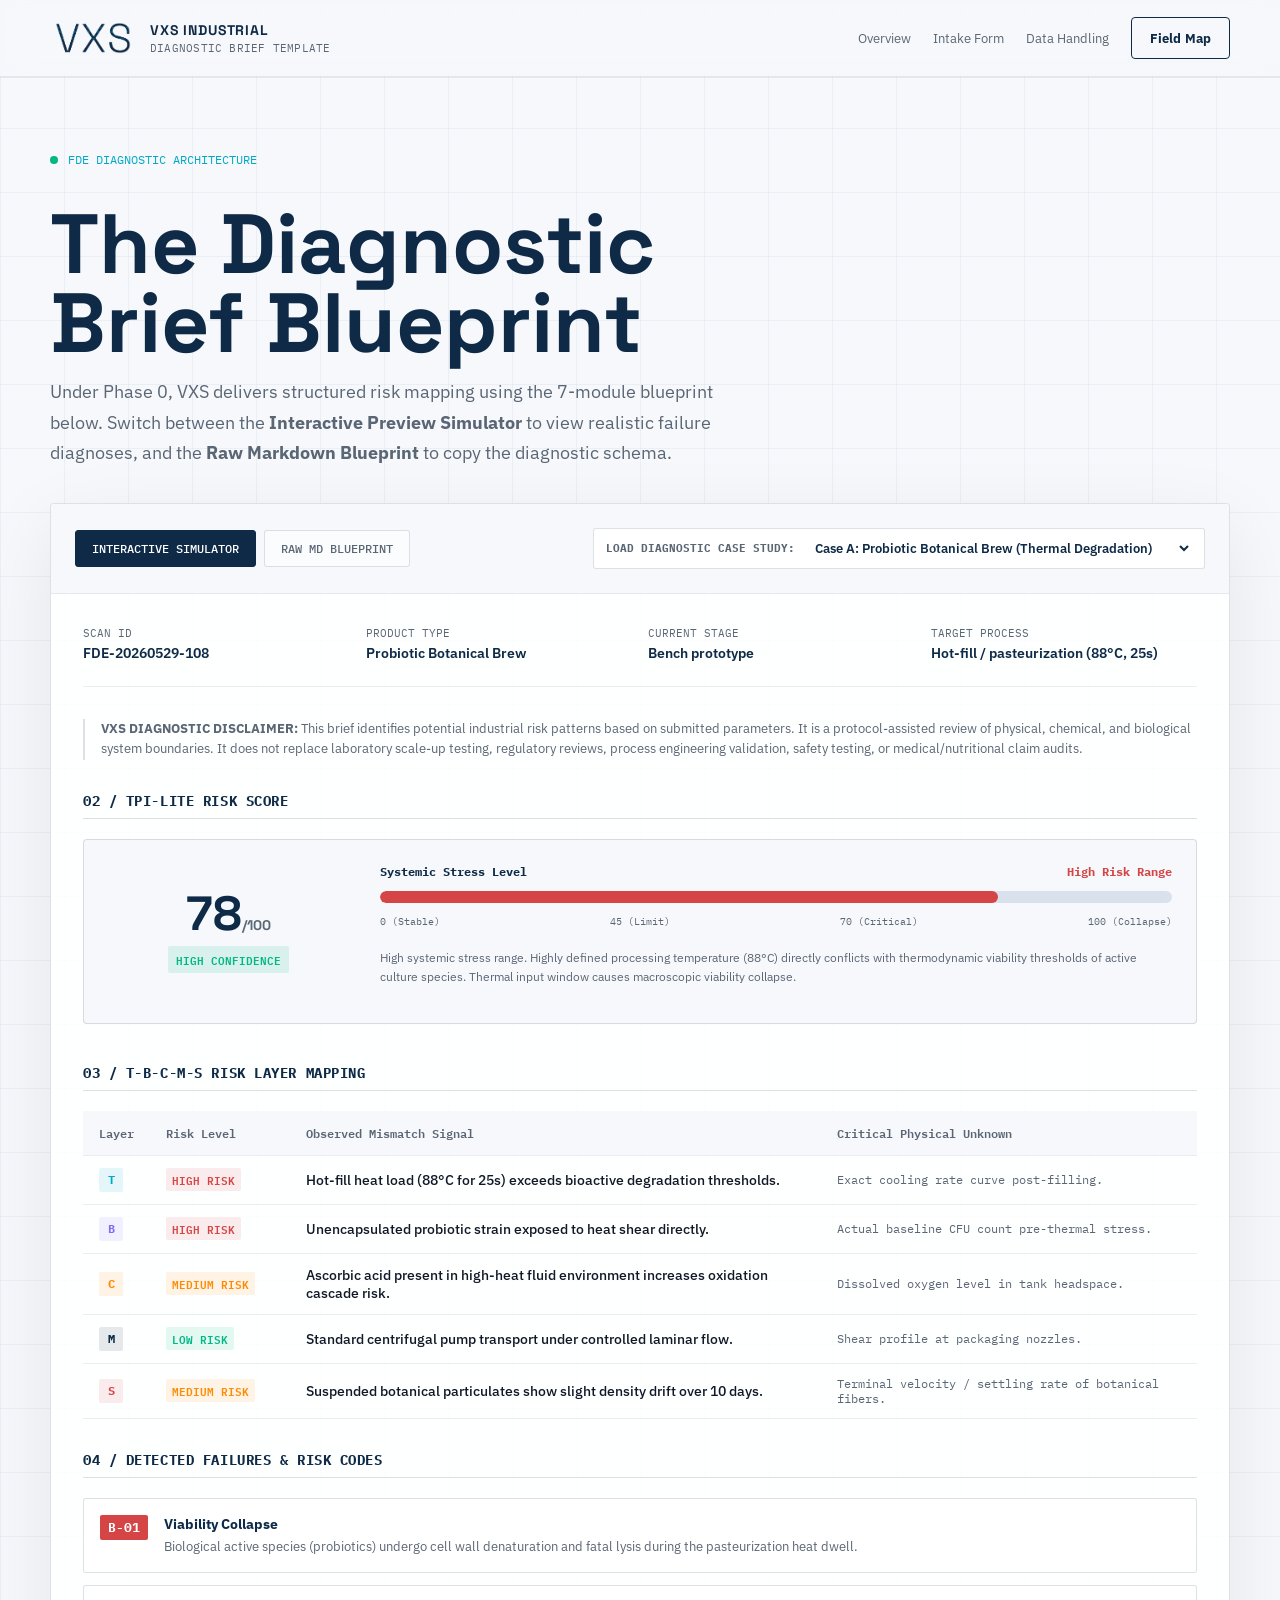
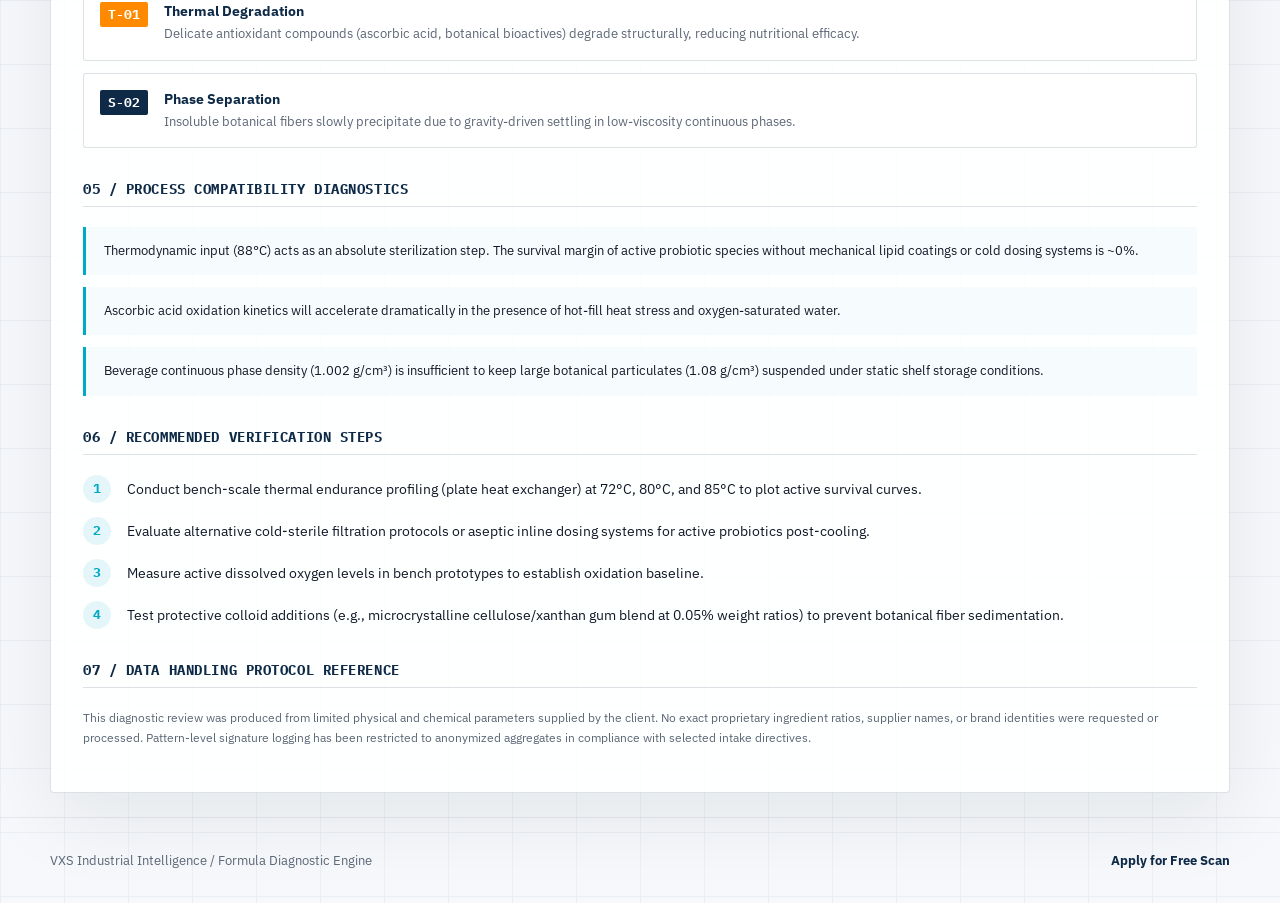
==== brief-template.html @ 3649e070 "feat: implement interactive brief-template and field-map HTML views, fix broken .md links" ====
<!DOCTYPE html>
<html lang="en">
<head>
  <meta charset="UTF-8">
  <meta name="viewport" content="width=device-width, initial-scale=1.0">
  <title>Diagnostic Brief Template | VXS Industrial Intelligence</title>
  <meta name="description" content="View the structured risk-mapping format used in the VXS Formula Diagnostic Engine.">
  <link rel="preconnect" href="https://fonts.googleapis.com">
  <link rel="preconnect" href="https://fonts.gstatic.com" crossorigin>
  <link href="https://fonts.googleapis.com/css2?family=IBM+Plex+Mono:wght@400;500;600;700&family=IBM+Plex+Sans:wght@400;500;600;700&family=Space+Grotesk:wght@600;700&display=swap" rel="stylesheet">
  <link rel="stylesheet" href="styles.css">
  <style>
    /* Dashboard-specific styling to maintain Sterile Industrial Intelligence aesthetic */
    .dashboard-container {
      margin-top: 32px;
      border: 1px solid var(--border);
      background: rgba(255, 255, 255, 0.88);
      border-radius: 4px;
      box-shadow: var(--shadow);
      overflow: hidden;
    }

    .dashboard-header {
      padding: 24px;
      border-bottom: 1px solid var(--soft-border);
      background: var(--industrial-white);
      display: flex;
      justify-content: space-between;
      align-items: center;
      flex-wrap: wrap;
      gap: 16px;
    }

    .dashboard-tabs {
      display: flex;
      gap: 8px;
    }

    .tab-btn {
      padding: 10px 16px;
      border: 1px solid var(--border);
      border-radius: 3px;
      background: rgba(255, 255, 255, 0.6);
      color: var(--structural-gray);
      font-family: "IBM Plex Mono", monospace;
      font-size: 12px;
      font-weight: 500;
      cursor: pointer;
      transition: all 0.2s ease;
    }

    .tab-btn.active {
      background: var(--system-navy);
      color: #fff;
      border-color: var(--system-navy);
    }

    .tab-btn:hover:not(.active) {
      background: rgba(255, 255, 255, 0.9);
      color: var(--system-navy);
    }

    .scenario-selector {
      display: flex;
      align-items: center;
      gap: 12px;
      background: #fff;
      padding: 6px 12px;
      border: 1px solid var(--border);
      border-radius: 3px;
    }

    .scenario-selector label {
      margin-bottom: 0;
      font-family: "IBM Plex Mono", monospace;
      font-size: 11px;
      color: var(--structural-gray);
      white-space: nowrap;
    }

    .scenario-selector select {
      border: 0;
      background: transparent;
      padding: 4px 24px 4px 4px;
      font-family: "IBM Plex Sans", sans-serif;
      font-size: 13px;
      font-weight: 600;
      color: var(--system-navy);
      cursor: pointer;
      outline: none;
    }

    .dashboard-body {
      padding: 32px;
      min-height: 500px;
    }

    .dashboard-view {
      display: none;
    }

    .dashboard-view.active {
      display: block;
    }

    /* Interactive Preview Styles */
    .report-meta-grid {
      display: grid;
      grid-template-columns: repeat(4, 1fr);
      gap: 16px;
      margin-bottom: 32px;
      border-bottom: 1px solid var(--soft-border);
      padding-bottom: 24px;
    }

    .meta-item {
      display: grid;
      gap: 4px;
    }

    .meta-label {
      font-family: "IBM Plex Mono", monospace;
      font-size: 11px;
      color: var(--structural-gray);
      text-transform: uppercase;
    }

    .meta-value {
      font-size: 14px;
      font-weight: 600;
      color: var(--system-navy);
    }

    .disclaimer-box {
      border-left: 2px solid var(--border);
      padding-left: 16px;
      margin-bottom: 32px;
      color: var(--structural-gray);
      font-size: 13px;
      line-height: 1.6;
    }

    /* Score Meter styling */
    .score-section {
      display: grid;
      grid-template-columns: 240px 1fr;
      gap: 32px;
      align-items: center;
      margin-bottom: 40px;
      padding: 24px;
      background: var(--industrial-white);
      border: 1px solid var(--border);
      border-radius: 4px;
    }

    .score-circle-container {
      display: flex;
      flex-direction: column;
      align-items: center;
      gap: 8px;
    }

    .score-display {
      font-family: "Space Grotesk", sans-serif;
      font-size: 48px;
      font-weight: 700;
      color: var(--system-navy);
      line-height: 1;
    }

    .score-scale {
      font-size: 14px;
      color: var(--structural-gray);
    }

    .confidence-badge {
      font-family: "IBM Plex Mono", monospace;
      font-size: 11px;
      padding: 4px 8px;
      border-radius: 2px;
      font-weight: 600;
    }

    .confidence-high { background: rgba(0, 184, 132, 0.12); color: var(--signal-mint); }
    .confidence-medium { background: rgba(255, 138, 0, 0.12); color: var(--hazard-amber); }
    .confidence-low { background: rgba(214, 69, 69, 0.12); color: var(--failure-red); }

    .meter-container {
      display: grid;
      gap: 12px;
    }

    .meter-label-row {
      display: flex;
      justify-content: space-between;
      font-family: "IBM Plex Mono", monospace;
      font-size: 12px;
    }

    .meter-bar-bg {
      height: 12px;
      background: var(--grid-gray);
      border-radius: 6px;
      overflow: hidden;
      position: relative;
    }

    .meter-bar-fill {
      height: 100%;
      width: 0%;
      border-radius: 6px;
      transition: width 0.6s cubic-bezier(0.1, 0.8, 0.3, 1), background-color 0.4s ease;
    }

    .meter-regions {
      display: flex;
      justify-content: space-between;
      font-family: "IBM Plex Mono", monospace;
      font-size: 10px;
      color: var(--structural-gray);
    }

    /* Risk Matrix Layout */
    .report-section-title {
      font-family: "IBM Plex Mono", monospace;
      font-size: 14px;
      font-weight: 700;
      letter-spacing: 0.04em;
      color: var(--system-navy);
      margin-bottom: 20px;
      display: flex;
      align-items: center;
      gap: 8px;
      border-bottom: 1px solid var(--border);
      padding-bottom: 8px;
    }

    .report-table {
      width: 100%;
      border-collapse: collapse;
      margin-bottom: 32px;
      text-align: left;
    }

    .report-table th,
    .report-table td {
      padding: 12px 16px;
      border-bottom: 1px solid var(--soft-border);
      font-size: 14px;
    }

    .report-table th {
      font-family: "IBM Plex Mono", monospace;
      font-size: 12px;
      color: var(--structural-gray);
      font-weight: 600;
      background: var(--industrial-white);
    }

    .layer-badge {
      font-family: "IBM Plex Mono", monospace;
      font-weight: 700;
      font-size: 12px;
      display: inline-block;
      width: 24px;
      height: 24px;
      line-height: 24px;
      text-align: center;
      border-radius: 2px;
    }

    .layer-T { background: rgba(0, 169, 198, 0.1); color: var(--precision-cyan); }
    .layer-B { background: rgba(124, 111, 246, 0.1); color: #7c6ff6; }
    .layer-C { background: rgba(255, 138, 0, 0.1); color: var(--hazard-amber); }
    .layer-M { background: rgba(14, 42, 71, 0.1); color: var(--system-navy); }
    .layer-S { background: rgba(214, 69, 69, 0.1); color: var(--failure-red); }

    .status-badge {
      font-family: "IBM Plex Mono", monospace;
      font-size: 11px;
      font-weight: 600;
      padding: 2px 6px;
      border-radius: 2px;
    }

    .status-low { background: rgba(0, 184, 132, 0.1); color: var(--signal-mint); }
    .status-medium { background: rgba(255, 138, 0, 0.1); color: var(--hazard-amber); }
    .status-high { background: rgba(214, 69, 69, 0.1); color: var(--failure-red); }
    .status-unknown { background: var(--grid-gray); color: var(--structural-gray); }

    /* Risk codes */
    .risk-code-list {
      display: grid;
      gap: 12px;
      margin-bottom: 32px;
    }

    .risk-code-item {
      padding: 16px;
      border: 1px solid var(--border);
      border-radius: 3px;
      background: #fff;
      display: flex;
      gap: 16px;
      align-items: start;
    }

    .code-tag {
      font-family: "IBM Plex Mono", monospace;
      font-weight: 700;
      font-size: 13px;
      padding: 4px 8px;
      background: var(--system-navy);
      color: #fff;
      border-radius: 2px;
      white-space: nowrap;
    }

    .code-tag.high { background: var(--failure-red); }
    .code-tag.medium { background: var(--hazard-amber); }

    .code-details {
      display: grid;
      gap: 4px;
    }

    .code-title {
      font-weight: 700;
      font-size: 14px;
      color: var(--system-navy);
    }

    .code-desc {
      font-size: 13px;
      color: var(--structural-gray);
      line-height: 1.5;
    }

    /* Process Compatibility Card Stack */
    .notes-stack {
      display: grid;
      gap: 12px;
      margin-bottom: 32px;
    }

    .note-item {
      padding: 14px 18px;
      border-left: 3px solid var(--precision-cyan);
      background: rgba(0, 169, 198, 0.03);
      font-size: 13px;
      color: var(--graphite);
      line-height: 1.55;
    }

    /* Verification Steps List */
    .steps-list {
      display: grid;
      gap: 14px;
      margin-bottom: 32px;
      padding-left: 0;
      list-style-type: none;
    }

    .step-item {
      display: flex;
      gap: 16px;
      align-items: flex-start;
    }

    .step-num {
      font-family: "IBM Plex Mono", monospace;
      font-weight: 700;
      font-size: 13px;
      color: var(--precision-cyan);
      background: rgba(0, 169, 198, 0.1);
      width: 28px;
      height: 28px;
      line-height: 28px;
      text-align: center;
      border-radius: 50%;
      flex-shrink: 0;
    }

    .step-text {
      font-size: 14px;
      color: var(--graphite);
      line-height: 1.6;
      padding-top: 3px;
    }

    /* Code View Styles */
    .code-display-wrapper {
      position: relative;
    }

    .copy-btn {
      position: absolute;
      top: 12px;
      right: 12px;
      background: rgba(14, 42, 71, 0.88);
      color: #fff;
      border: 0;
      padding: 6px 12px;
      font-family: "IBM Plex Mono", monospace;
      font-size: 11px;
      font-weight: 600;
      border-radius: 2px;
      cursor: pointer;
      transition: background 0.2s ease;
    }

    .copy-btn:hover {
      background: var(--precision-cyan);
    }

    .markdown-code-block {
      margin: 0;
      padding: 24px;
      background: #0f172a;
      color: #e2e8f0;
      border-radius: 4px;
      font-family: "IBM Plex Mono", monospace;
      font-size: 13px;
      line-height: 1.6;
      overflow-x: auto;
      white-space: pre;
    }

    /* Media queries for dashboard spacing */
    @media (max-width: 768px) {
      .report-meta-grid {
        grid-template-columns: repeat(2, 1fr);
      }
      .score-section {
        grid-template-columns: 1fr;
        text-align: center;
      }
      .dashboard-body {
        padding: 20px;
      }
    }
  </style>
</head>
<body>
  <header class="site-header">
    <div class="shell nav">
      <a class="brand" href="index.html" aria-label="VXS Industrial Intelligence">
        <img class="brand-mark" src="assets/vxs_logo_mark_v2.1_transparent.png" alt="VXS">
        <span class="brand-text">
          <span class="brand-name">VXS INDUSTRIAL</span>
          <span class="brand-system">DIAGNOSTIC BRIEF TEMPLATE</span>
        </span>
      </a>
      <nav class="nav-links" aria-label="Primary">
        <a href="index.html">Overview</a>
        <a href="intake.html">Intake Form</a>
        <a href="privacy.html">Data Handling</a>
        <a class="button secondary" href="field-map.html">Field Map</a>
      </nav>
    </div>
  </header>

  <main>
    <section class="section" style="padding-bottom: 24px;">
      <div class="shell">
        <div class="section-heading">
          <div class="eyebrow" style="color: var(--precision-cyan);">FDE DIAGNOSTIC ARCHITECTURE</div>
          <h1>The Diagnostic Brief Blueprint</h1>
          <p class="lead">Under Phase 0, VXS delivers structured risk mapping using the 7-module blueprint below. Switch between the <strong>Interactive Preview Simulator</strong> to view realistic failure diagnoses, and the <strong>Raw Markdown Blueprint</strong> to copy the diagnostic schema.</p>
        </div>

        <div class="dashboard-container">
          <div class="dashboard-header">
            <div class="dashboard-tabs">
              <button class="tab-btn active" onclick="switchTab('interactive')">INTERACTIVE SIMULATOR</button>
              <button class="tab-btn" onclick="switchTab('raw')">RAW MD BLUEPRINT</button>
            </div>
            
            <div class="scenario-selector" id="scenario-wrapper">
              <label for="scenario">LOAD DIAGNOSTIC CASE STUDY:</label>
              <select id="scenario" onchange="loadScenario(this.value)">
                <option value="probiotic">Case A: Probiotic Botanical Brew (Thermal Degradation)</option>
                <option value="adaptogen">Case B: Adaptogen Emulsion (High-Shear Separation)</option>
                <option value="protein">Case C: Acidic Protein Suspension (pH Precipitation)</option>
              </select>
            </div>
          </div>

          <div class="dashboard-body">
            <!-- TAB 1: INTERACTIVE SIMULATOR -->
            <div id="view-interactive" class="dashboard-view active">
              
              <!-- Report Meta -->
              <div class="report-meta-grid">
                <div class="meta-item">
                  <span class="meta-label">Scan ID</span>
                  <span class="meta-value" id="brief-id">FDE-20260529-001</span>
                </div>
                <div class="meta-item">
                  <span class="meta-label">Product Type</span>
                  <span class="meta-value" id="brief-type">Probiotic Beverage</span>
                </div>
                <div class="meta-item">
                  <span class="meta-label">Current Stage</span>
                  <span class="meta-value" id="brief-stage">Bench prototype</span>
                </div>
                <div class="meta-item">
                  <span class="meta-label">Target Process</span>
                  <span class="meta-value" id="brief-process">Hot-fill / pasteurization</span>
                </div>
              </div>

              <!-- Disclaimer -->
              <div class="disclaimer-box">
                <strong>VXS DIAGNOSTIC DISCLAIMER:</strong> This brief identifies potential industrial risk patterns based on submitted parameters. It is a protocol-assisted review of physical, chemical, and biological system boundaries. It does not replace laboratory scale-up testing, regulatory reviews, process engineering validation, safety testing, or medical/nutritional claim audits.
              </div>

              <!-- Section 02 / TPI-Lite Risk Score -->
              <div class="report-section-title">
                <span>02 / TPI-LITE RISK SCORE</span>
              </div>
              <div class="score-section">
                <div class="score-circle-container">
                  <div class="score-display"><span id="brief-score">78</span><span class="score-scale">/100</span></div>
                  <span class="confidence-badge confidence-high" id="brief-confidence-badge">HIGH CONFIDENCE</span>
                </div>
                <div class="meter-container">
                  <div class="meter-label-row">
                    <span style="color: var(--system-navy); font-weight: bold;">Systemic Stress Level</span>
                    <span id="brief-score-text" style="color: var(--failure-red); font-weight: bold;">High Risk Range</span>
                  </div>
                  <div class="meter-bar-bg">
                    <div class="meter-bar-fill" id="brief-meter-bar" style="width: 78%; background: var(--failure-red);"></div>
                  </div>
                  <div class="meter-regions">
                    <span>0 (Stable)</span>
                    <span>45 (Limit)</span>
                    <span>70 (Critical)</span>
                    <span>100 (Collapse)</span>
                  </div>
                  <p class="fine-print" style="margin-top: 8px;" id="brief-score-interpretation">
                    Confidence assessment driven by complete processing thermal window parameters. High thermal input conflicts with active system thermodynamic boundaries.
                  </p>
                </div>
              </div>

              <!-- Section 03 / T-B-C-M-S Risk Layer Mapping -->
              <div class="report-section-title">
                <span>03 / T-B-C-M-S RISK LAYER MAPPING</span>
              </div>
              <table class="report-table">
                <thead>
                  <tr>
                    <th style="width: 60px;">Layer</th>
                    <th style="width: 140px;">Risk Level</th>
                    <th>Observed Mismatch Signal</th>
                    <th>Critical Physical Unknown</th>
                  </tr>
                </thead>
                <tbody id="brief-table-body">
                  <!-- Generated via javascript -->
                </tbody>
              </table>

              <!-- Section 04 / Detected Risk Codes -->
              <div class="report-section-title">
                <span>04 / DETECTED FAILURES & RISK CODES</span>
              </div>
              <div class="risk-code-list" id="brief-codes-list">
                <!-- Generated via javascript -->
              </div>

              <!-- Section 05 / Process Compatibility Notes -->
              <div class="report-section-title">
                <span>05 / PROCESS COMPATIBILITY DIAGNOSTICS</span>
              </div>
              <div class="notes-stack" id="brief-notes-stack">
                <!-- Generated via javascript -->
              </div>

              <!-- Section 06 / Recommended Verification Steps -->
              <div class="report-section-title">
                <span>06 / RECOMMENDED VERIFICATION STEPS</span>
              </div>
              <ul class="steps-list" id="brief-steps-list">
                <!-- Generated via javascript -->
              </ul>

              <!-- Section 07 / Data Security Statement -->
              <div class="report-section-title">
                <span>07 / DATA HANDLING PROTOCOL REFERENCE</span>
              </div>
              <p class="fine-print" style="line-height: 1.7;">
                This diagnostic review was produced from limited physical and chemical parameters supplied by the client. No exact proprietary ingredient ratios, supplier names, or brand identities were requested or processed. Pattern-level signature logging has been restricted to anonymized aggregates in compliance with selected intake directives.
              </p>

            </div>

            <!-- TAB 2: RAW MD BLUEPRINT -->
            <div id="view-raw" class="dashboard-view">
              <div class="code-display-wrapper">
                <button class="copy-btn" onclick="copyBlueprint()">COPY BLUEPRINT</button>
                <pre class="markdown-code-block"><code id="raw-markdown-content"># VXS Diagnostic Brief Template
## Formula Diagnostic Engine / Phase 0

**Scan ID**: FDE-YYYYMMDD-XXX  
**Product Type**: [Functional beverage / supplement / etc.]  
**Stage**: [Bench / pre-pilot / pilot planned / etc.]  
**Target Scale**: [Scale band]  
**Review Type**: Protocol-assisted manual review  
**Disclaimer**: This brief is a structured risk map. It is not a safety review, regulatory review, medical claim review, laboratory test, or guarantee of scale-up success.

---

## 01 / System Snapshot

| Parameter | User Input |
| --- | --- |
| Product type | [input] |
| Current stage | [input] |
| Target scale | [input] |
| Primary process | [input] |
| Ingredient count range | [input] |
| Sensitive system flags | [input] |
| Main concern | [input] |

---

## 02 / TPI-Lite Risk Score

**Preliminary Score Band**: [0-25 / 26-45 / 46-65 / 66-85 / 86-100]  
**Confidence Level**: [Low / Medium / High]  
**Reason for Confidence Level**: [data completeness, stage, missing parameters]

Interpretation:
[3-5 sentences. Neutral and technical. No fear-based language.]

---

## 03 / T-B-C-M-S Risk Layer Mapping

| Layer | Risk Status | Observed Signal | Critical Unknown |
| --- | --- | --- | --- |
| T / Thermodynamic | [Low / Medium / High / Unknown] | [signal] | [unknown] |
| B / Biological | [Low / Medium / High / Unknown] | [signal] | [unknown] |
| C / Chemical | [Low / Medium / High / Unknown] | [signal] | [unknown] |
| M / Mechanical | [Low / Medium / High / Unknown] | [signal] | [unknown] |
| S / Stability | [Low / Medium / High / Unknown] | [signal] | [unknown] |

---

## 04 / Detected Risk Codes

Example:
- `T-01 / Thermal Degradation`: [why it may apply]
- `B-01 / Living System Scale Fragility`: [why it may apply]
- `S-02 / Moisture Migration`: [why it may apply]

Only include codes that can be supported by submitted data.

---

## 05 / Process Compatibility Notes

Summarize where the product system and process route may diverge:
- [Compatibility note 1]
- [Compatibility note 2]
- [Compatibility note 3]

---

## 06 / Recommended Verification Steps

These are next validation questions, not final solutions.
1. [Validation step]
2. [Validation step]
3. [Validation step]
4. [Optional validation step]
5. [Optional validation step]

---

## 07 / Data Handling Note

This diagnostic brief was produced from limited parameters supplied by the user. No full formula or exact ratios were required. Pattern-level retention is governed by the consent selected during intake.</code></pre>
              </div>
            </div>

          </div>
        </div>

      </div>
    </section>
  </main>

  <footer class="site-footer">
    <div class="shell footer-grid">
      <span>VXS Industrial Intelligence / Formula Diagnostic Engine</span>
      <a href="intake.html" style="font-weight: bold; color: var(--system-navy);">Apply for Free Scan</a>
    </div>
  </footer>

  <script>
    // Tab Switching Logic
    function switchTab(tabId) {
      document.querySelectorAll('.tab-btn').forEach(btn => btn.classList.remove('active'));
      document.querySelectorAll('.dashboard-view').forEach(view => view.classList.remove('active'));
      
      const scenarioWrapper = document.getElementById('scenario-wrapper');
      
      if (tabId === 'interactive') {
        document.querySelectorAll('.tab-btn')[0].classList.add('active');
        document.getElementById('view-interactive').classList.add('active');
        scenarioWrapper.style.display = 'flex';
      } else {
        document.querySelectorAll('.tab-btn')[1].classList.add('active');
        document.getElementById('view-raw').classList.add('active');
        scenarioWrapper.style.display = 'none';
      }
    }

    // Scenarios Database for Interactive Simulator
    const scenarios = {
      probiotic: {
        id: "FDE-20260529-108",
        type: "Probiotic Botanical Brew",
        stage: "Bench prototype",
        process: "Hot-fill / pasteurization (88°C, 25s)",
        score: 78,
        confidence: "HIGH",
        interpretation: "High systemic stress range. Highly defined processing temperature (88°C) directly conflicts with thermodynamic viability thresholds of active culture species. Thermal input window causes macroscopic viability collapse.",
        table: [
          { layer: "T", layerName: "Thermodynamic", status: "high", signal: "Hot-fill heat load (88°C for 25s) exceeds bioactive degradation thresholds.", unknown: "Exact cooling rate curve post-filling." },
          { layer: "B", layerName: "Biological", status: "high", signal: "Unencapsulated probiotic strain exposed to heat shear directly.", unknown: "Actual baseline CFU count pre-thermal stress." },
          { layer: "C", layerName: "Chemical", status: "medium", signal: "Ascorbic acid present in high-heat fluid environment increases oxidation cascade risk.", unknown: "Dissolved oxygen level in tank headspace." },
          { layer: "M", layerName: "Mechanical", status: "low", signal: "Standard centrifugal pump transport under controlled laminar flow.", unknown: "Shear profile at packaging nozzles." },
          { layer: "S", layerName: "Stability", status: "medium", signal: "Suspended botanical particulates show slight density drift over 10 days.", unknown: "Terminal velocity / settling rate of botanical fibers." }
        ],
        codes: [
          { code: "B-01", title: "Viability Collapse", desc: "Biological active species (probiotics) undergo cell wall denaturation and fatal lysis during the pasteurization heat dwell.", severity: "high" },
          { code: "T-01", title: "Thermal Degradation", desc: "Delicate antioxidant compounds (ascorbic acid, botanical bioactives) degrade structurally, reducing nutritional efficacy.", severity: "medium" },
          { code: "S-02", title: "Phase Separation", desc: "Insoluble botanical fibers slowly precipitate due to gravity-driven settling in low-viscosity continuous phases." }
        ],
        notes: [
          "Thermodynamic input (88°C) acts as an absolute sterilization step. The survival margin of active probiotic species without mechanical lipid coatings or cold dosing systems is ~0%.",
          "Ascorbic acid oxidation kinetics will accelerate dramatically in the presence of hot-fill heat stress and oxygen-saturated water.",
          "Beverage continuous phase density (1.002 g/cm³) is insufficient to keep large botanical particulates (1.08 g/cm³) suspended under static shelf storage conditions."
        ],
        steps: [
          "Conduct bench-scale thermal endurance profiling (plate heat exchanger) at 72°C, 80°C, and 85°C to plot active survival curves.",
          "Evaluate alternative cold-sterile filtration protocols or aseptic inline dosing systems for active probiotics post-cooling.",
          "Measure active dissolved oxygen levels in bench prototypes to establish oxidation baseline.",
          "Test protective colloid additions (e.g., microcrystalline cellulose/xanthan gum blend at 0.05% weight ratios) to prevent botanical fiber sedimentation."
        ]
      },
      adaptogen: {
        id: "FDE-20260529-214",
        type: "Adaptogen Emulsion Drink",
        stage: "Pre-pilot validation",
        process: "High-shear mixing / homogenization",
        score: 62,
        confidence: "MEDIUM",
        interpretation: "Medium-critical systemic stress. High shear and high-pressure dispersion are mechanical stress triggers. Emulsion system lacks sufficient steric stabilizer volume to resist thermodynamic coalescence over time.",
        table: [
          { layer: "T", layerName: "Thermodynamic", status: "medium", signal: "Frictional heat generation during high-shear step exceeds lipid melting thresholds.", unknown: "Jacket cooling efficiency in industrial tank." },
          { layer: "B", layerName: "Biological", status: "low", signal: "Mushroom extracts (adaptogens) are pasteurized; no living systems present.", unknown: "Residual enzyme activity in botanical raw material." },
          { layer: "C", layerName: "Chemical", status: "low", signal: "Formula chemical pH (5.2) lies in highly stable range for adaptogen compounds.", unknown: "Specific trace metal ion impurities in water source." },
          { layer: "M", layerName: "Mechanical", status: "high", signal: "High-shear pump blades create localized cavitational shear stress.", unknown: "Homogenizer pressure and nozzle geometry at scale." },
          { layer: "S", layerName: "Stability", status: "high", signal: "Oily ring observed at neck of bench samples after 14-day storage.", unknown: "Zeta potential of lipid droplets under varying pH." }
        ],
        codes: [
          { code: "S-02", title: "Phase Separation (Creaming)", desc: "Lipid droplets undergo coalescence and rise to the surface due to buoyancy drift, visible as oil ring formation.", severity: "high" },
          { code: "M-01", title: "Shear Damage / Overprocessing", desc: "Mechanical forces shear polymer chain stabilizers, reducing steric defense capacity and increasing emulsion drift.", severity: "medium" }
        ],
        notes: [
          "The oil ringing indicates droplet coalescence. Droplet size distribution is highly polydisperse, confirming incomplete mechanical emulsification.",
          "Excessive high-shear mixing times degrade polymer chain emulsifiers, causing thermodynamic destabilization instead of better dispersion.",
          "pH (5.2) is close to the isoelectric point of active proteins, potentially reducing ionic repulsion forces that keep droplets apart."
        ],
        steps: [
          "Perform microscopic droplet analysis (D[4,3] and D[3,2]) to confirm polydispersity index.",
          "Incorporate a dual-emulsifier system (hydrophilic/lipophilic balance optimization using lecithin and polysorbate ratios).",
          "Implement high-pressure homogenization sweep (150 bar, 300 bar, 500 bar) instead of prolonged high-shear rotor-stator mixing.",
          "Run Zeta potential measurement to confirm negative electrostatic charge threshold exceeds -30 mV."
        ]
      },
      protein: {
        id: "FDE-20260529-340",
        type: "Acidic Protein Suspension",
        stage: "Pilot planned",
        process: "Cold process blending (pH 3.8 target)",
        score: 85,
        confidence: "HIGH",
        interpretation: "High-collapse systemic stress range. Formulated product pH (3.8) directly overlaps the plant protein isoelectric point region. Severe precipitation, protein denaturation, and physical separation are imminent physical blockades.",
        table: [
          { layer: "T", layerName: "Thermodynamic", status: "low", signal: "Cold processing route minimizes thermal denaturing pathways.", unknown: "Storage temperature fluctuations during distribution." },
          { layer: "B", layerName: "Biological", status: "low", signal: "Pasteurized, inactive protein suspension; no biological culture activity.", unknown: "Initial microbiological bioburden of raw plant protein isolate." },
          { layer: "C", layerName: "Chemical", status: "high", signal: "System pH is adjusted to 3.8. Target proteins exhibit isoelectric point at pH 4.2 - 4.5.", unknown: "Buffer capacity of the protein source." },
          { layer: "M", layerName: "Mechanical", status: "medium", signal: "Dry protein powder hydration is subjected to high-shear dispersion.", unknown: "Hydration swell time and swelling tank temperature." },
          { layer: "S", layerName: "Stability", status: "high", signal: "Sandiness and rapid particulate sedimentation occur immediately post-acidification.", unknown: "Sedimentation pack density and ease of redispersion." }
        ],
        codes: [
          { code: "C-03", title: "pH Isoelectric Precipitation", desc: "Adjusting pH to 3.8 passes through the isoelectric range (4.2-4.5), neutralizing protein charge and driving massive agglomeration.", severity: "high" },
          { code: "S-02", title: "Rapid Sedimentation", desc: "Agglomerated protein clusters form heavy macroscopic particles that precipitate rapidly out of fluid phase.", severity: "high" },
          { code: "M-02", title: "Dry Hydration Drift", desc: "Incomplete protein hydration before acidification creates dry-core agglomerates that resist stabilization." }
        ],
        notes: [
          "Plant protein isoelectric point neutralization collapses the electrostatic double-layer stability mechanism, driving spontaneous protein precipitation.",
          "Adding organic acids too quickly locally drops pH into the critical destabilization zone, trapping proteins in a permanently denatured, aggregated state.",
          "Suspended solids volume fraction exceeds stability capacity without high-molecular-weight structural polysaccharide screens."
        ],
        steps: [
          "Map the complete pH-solubility curve of the specific protein batch from pH 3.0 to 7.0 to verify exact isoelectric bounds.",
          "Introduce negative-charge shielding hydrocolloids (e.g., pectin or CMC at 0.15% to 0.3%) BEFORE the acidification step to protect proteins.",
          "Slow down the organic acid addition rate using inline dosing with high-turbulence blending to prevent localized pH drop spikes.",
          "Evaluate wet milling or high-pressure microfluidization post-acidification to reduce agglomerated cluster diameter under 5 microns."
        ]
      }
    };

    // Load Scenario Data into Simulator UI
    function loadScenario(key) {
      const data = scenarios[key];
      if (!data) return;

      // Meta
      document.getElementById('brief-id').innerText = data.id;
      document.getElementById('brief-type').innerText = data.type;
      document.getElementById('brief-stage').innerText = data.stage;
      document.getElementById('brief-process').innerText = data.process;

      // Score and Meter
      document.getElementById('brief-score').innerText = data.score;
      const meterBar = document.getElementById('brief-meter-bar');
      meterBar.style.width = data.score + '%';
      
      const scoreText = document.getElementById('brief-score-text');
      const confBadge = document.getElementById('brief-confidence-badge');
      
      if (data.score >= 70) {
        meterBar.style.backgroundColor = 'var(--failure-red)';
        scoreText.innerText = "High Risk Range";
        scoreText.style.color = 'var(--failure-red)';
      } else if (data.score >= 45) {
        meterBar.style.backgroundColor = 'var(--hazard-amber)';
        scoreText.innerText = "Medium Risk Range";
        scoreText.style.color = 'var(--hazard-amber)';
      } else {
        meterBar.style.backgroundColor = 'var(--signal-mint)';
        scoreText.innerText = "Low / Stable Range";
        scoreText.style.color = 'var(--signal-mint)';
      }

      confBadge.innerText = data.confidence + " CONFIDENCE";
      confBadge.className = "confidence-badge confidence-" + data.confidence.toLowerCase();

      document.getElementById('brief-score-interpretation').innerText = data.interpretation;

      // Table Body
      const tableBody = document.getElementById('brief-table-body');
      tableBody.innerHTML = '';
      data.table.forEach(row => {
        tableBody.innerHTML += `
          <tr>
            <td><span class="layer-badge layer-${row.layer}">${row.layer}</span></td>
            <td><span class="status-badge status-${row.status}">${row.status.toUpperCase()} RISK</span></td>
            <td style="font-weight: 500;">${row.signal}</td>
            <td style="color: var(--structural-gray); font-family: 'IBM Plex Mono', monospace; font-size: 12px;">${row.unknown}</td>
          </tr>
        `;
      });

      // Codes list
      const codesList = document.getElementById('brief-codes-list');
      codesList.innerHTML = '';
      data.codes.forEach(c => {
        const severityClass = c.severity ? ` ${c.severity}` : '';
        codesList.innerHTML += `
          <div class="risk-code-item">
            <span class="code-tag${severityClass}">${c.code}</span>
            <div class="code-details">
              <span class="code-title">${c.title}</span>
              <span class="code-desc">${c.desc}</span>
            </div>
          </div>
        `;
      });

      // Notes
      const notesStack = document.getElementById('brief-notes-stack');
      notesStack.innerHTML = '';
      data.notes.forEach(note => {
        notesStack.innerHTML += `<div class="note-item">${note}</div>`;
      });

      // Steps
      const stepsList = document.getElementById('brief-steps-list');
      stepsList.innerHTML = '';
      data.steps.forEach((step, idx) => {
        stepsList.innerHTML += `
          <li class="step-item">
            <span class="step-num">${idx + 1}</span>
            <span class="step-text">${step}</span>
          </li>
        `;
      });
    }

    // Copy Raw Markdown to Clipboard
    function copyBlueprint() {
      const codeElement = document.getElementById('raw-markdown-content');
      const text = codeElement.innerText;
      
      navigator.clipboard.writeText(text).then(() => {
        const copyBtn = document.querySelector('.copy-btn');
        copyBtn.innerText = "COPIED!";
        setTimeout(() => {
          copyBtn.innerText = "COPY BLUEPRINT";
        }, 2000);
      }).catch(err => {
        alert("Clipboard copy failed. Please select and copy manualy.");
      });
    }

    // Initialize with default scenario
    window.onload = function() {
      loadScenario('probiotic');
    };
  </script>
</body>
</html>
---- styles.css ----
:root {
  --industrial-white: #f6f8fb;
  --surface: #ffffff;
  --system-navy: #0e2a47;
  --graphite: #111827;
  --structural-gray: #5b6675;
  --grid-gray: #d9e2ec;
  --precision-cyan: #00a9c6;
  --signal-mint: #00b884;
  --hazard-amber: #ff8a00;
  --failure-red: #d64545;
  --border: rgba(14, 42, 71, 0.14);
  --soft-border: rgba(14, 42, 71, 0.08);
  --shadow: 0 24px 80px rgba(17, 24, 39, 0.08);
}

* {
  box-sizing: border-box;
}

html {
  scroll-behavior: smooth;
}

body {
  margin: 0;
  min-height: 100vh;
  font-family: "IBM Plex Sans", "Inter", "Segoe UI", Arial, sans-serif;
  color: var(--graphite);
  background:
    linear-gradient(to right, rgba(217, 226, 236, 0.42) 1px, transparent 1px),
    linear-gradient(to bottom, rgba(217, 226, 236, 0.42) 1px, transparent 1px),
    var(--industrial-white);
  background-size: 64px 64px;
}

a {
  color: inherit;
  text-decoration: none;
}

.shell {
  width: min(1180px, calc(100vw - 40px));
  margin: 0 auto;
}

.site-header {
  position: sticky;
  top: 0;
  z-index: 20;
  border-bottom: 1px solid var(--soft-border);
  background: rgba(246, 248, 251, 0.88);
  backdrop-filter: blur(14px);
}

.nav {
  min-height: 76px;
  display: flex;
  align-items: center;
  justify-content: space-between;
  gap: 24px;
}

.brand {
  display: flex;
  align-items: center;
  gap: 14px;
}

.brand-mark {
  width: 86px;
  height: auto;
  display: block;
}

.brand-text {
  display: grid;
  gap: 2px;
}

.brand-name {
  font-family: "Space Grotesk", "IBM Plex Sans", sans-serif;
  font-size: 14px;
  font-weight: 700;
  letter-spacing: 0.06em;
  color: var(--system-navy);
}

.brand-system {
  font-family: "IBM Plex Mono", "SFMono-Regular", Consolas, monospace;
  font-size: 11px;
  color: var(--structural-gray);
  letter-spacing: 0.02em;
}

.nav-links {
  display: flex;
  align-items: center;
  gap: 22px;
  font-size: 13px;
  color: var(--structural-gray);
}

.nav-links a:hover {
  color: var(--system-navy);
}

.button {
  display: inline-flex;
  align-items: center;
  justify-content: center;
  min-height: 42px;
  padding: 0 18px;
  border: 1px solid var(--system-navy);
  border-radius: 4px;
  background: var(--system-navy);
  color: #fff;
  font-size: 13px;
  font-weight: 700;
  letter-spacing: 0.01em;
  cursor: pointer;
}

.button:hover {
  transform: translateY(-1px);
}

.button.secondary {
  background: transparent;
  color: var(--system-navy);
}

.button.ghost {
  border-color: var(--border);
  background: rgba(255, 255, 255, 0.5);
  color: var(--system-navy);
}

.hero {
  padding: 86px 0 72px;
}

.hero-grid {
  display: grid;
  grid-template-columns: minmax(0, 1.08fr) minmax(360px, 0.82fr);
  gap: 44px;
  align-items: center;
}

.eyebrow {
  display: inline-flex;
  align-items: center;
  gap: 10px;
  margin-bottom: 24px;
  font-family: "IBM Plex Mono", "SFMono-Regular", Consolas, monospace;
  font-size: 12px;
  color: var(--structural-gray);
}

.eyebrow::before {
  content: "";
  width: 8px;
  height: 8px;
  background: var(--signal-mint);
  border-radius: 50%;
}

h1,
h2,
h3 {
  margin: 0;
  color: var(--system-navy);
  font-family: "Space Grotesk", "IBM Plex Sans", sans-serif;
  letter-spacing: 0;
}

h1 {
  max-width: 860px;
  font-size: clamp(44px, 7vw, 84px);
  line-height: 0.94;
}

.lead {
  max-width: 700px;
  margin: 26px 0 0;
  font-size: 18px;
  line-height: 1.72;
  color: var(--structural-gray);
}

.hero-actions {
  display: flex;
  flex-wrap: wrap;
  gap: 12px;
  margin-top: 34px;
}

.note-row {
  display: flex;
  flex-wrap: wrap;
  gap: 10px;
  margin-top: 24px;
}

.tag {
  display: inline-flex;
  align-items: center;
  min-height: 30px;
  padding: 0 10px;
  border: 1px solid var(--border);
  border-radius: 3px;
  background: rgba(255, 255, 255, 0.54);
  font-family: "IBM Plex Mono", "SFMono-Regular", Consolas, monospace;
  font-size: 11px;
  color: var(--structural-gray);
}

.diagnostic-panel {
  border: 1px solid var(--border);
  background: rgba(255, 255, 255, 0.78);
  box-shadow: var(--shadow);
}

.panel-header {
  display: flex;
  align-items: center;
  justify-content: space-between;
  gap: 16px;
  padding: 18px 18px 14px;
  border-bottom: 1px solid var(--soft-border);
}

.panel-title {
  font-family: "IBM Plex Mono", "SFMono-Regular", Consolas, monospace;
  font-size: 12px;
  color: var(--system-navy);
}

.status-pill {
  font-family: "IBM Plex Mono", "SFMono-Regular", Consolas, monospace;
  font-size: 11px;
  color: var(--signal-mint);
}

.risk-stack {
  padding: 18px;
}

.risk-row {
  display: grid;
  grid-template-columns: 36px 1fr auto;
  align-items: center;
  gap: 14px;
  min-height: 52px;
  border-bottom: 1px solid var(--soft-border);
}

.risk-row:last-child {
  border-bottom: 0;
}

.risk-code {
  font-family: "IBM Plex Mono", "SFMono-Regular", Consolas, monospace;
  font-weight: 700;
  color: var(--system-navy);
}

.risk-name {
  font-size: 14px;
  color: var(--graphite);
}

.risk-state {
  font-family: "IBM Plex Mono", "SFMono-Regular", Consolas, monospace;
  font-size: 11px;
  color: var(--structural-gray);
}

.section {
  padding: 74px 0;
  border-top: 1px solid var(--soft-border);
}

.section.compact {
  padding: 48px 0;
}

.section-heading {
  display: grid;
  gap: 14px;
  max-width: 760px;
  margin-bottom: 34px;
}

.section-heading h2 {
  font-size: clamp(30px, 4vw, 48px);
  line-height: 1.05;
}

.section-heading p {
  margin: 0;
  color: var(--structural-gray);
  line-height: 1.7;
}

.matrix {
  display: grid;
  grid-template-columns: repeat(5, minmax(0, 1fr));
  gap: 12px;
}

.matrix-card,
.text-card,
.process-step {
  border: 1px solid var(--border);
  background: rgba(255, 255, 255, 0.72);
  border-radius: 6px;
}

.matrix-card {
  min-height: 184px;
  padding: 18px;
}

.matrix-code {
  font-family: "IBM Plex Mono", "SFMono-Regular", Consolas, monospace;
  font-size: 13px;
  font-weight: 700;
  color: var(--precision-cyan);
}

.matrix-card h3 {
  margin-top: 18px;
  font-size: 19px;
}

.matrix-card p,
.text-card p,
.process-step p {
  margin: 12px 0 0;
  color: var(--structural-gray);
  line-height: 1.62;
  font-size: 14px;
}

.two-col {
  display: grid;
  grid-template-columns: repeat(2, minmax(0, 1fr));
  gap: 16px;
}

.text-card {
  padding: 22px;
}

.text-card h3 {
  font-size: 22px;
}

.process {
  display: grid;
  grid-template-columns: repeat(4, minmax(0, 1fr));
  gap: 12px;
}

.process-step {
  padding: 18px;
}

.step-index {
  font-family: "IBM Plex Mono", "SFMono-Regular", Consolas, monospace;
  font-size: 12px;
  color: var(--precision-cyan);
}

.process-step h3 {
  margin-top: 18px;
  font-size: 18px;
}

.form-shell {
  display: grid;
  grid-template-columns: minmax(0, 0.92fr) minmax(420px, 1.08fr);
  gap: 28px;
  align-items: start;
}

.form-panel {
  border: 1px solid var(--border);
  border-radius: 6px;
  background: rgba(255, 255, 255, 0.82);
  box-shadow: var(--shadow);
  padding: 24px;
}

label {
  display: block;
  margin-bottom: 8px;
  color: var(--system-navy);
  font-size: 13px;
  font-weight: 700;
}

input,
select,
textarea {
  width: 100%;
  border: 1px solid var(--border);
  border-radius: 4px;
  background: #fff;
  color: var(--graphite);
  font: inherit;
  padding: 12px 12px;
}

textarea {
  min-height: 116px;
  resize: vertical;
}

.field {
  margin-bottom: 18px;
}

.field-grid {
  display: grid;
  grid-template-columns: repeat(2, minmax(0, 1fr));
  gap: 14px;
}

.checkbox {
  display: grid;
  grid-template-columns: 18px 1fr;
  gap: 10px;
  align-items: start;
  margin: 12px 0;
  color: var(--structural-gray);
  font-size: 13px;
  line-height: 1.55;
}

.checkbox input {
  width: 16px;
  height: 16px;
  margin-top: 2px;
}

.form-actions {
  display: flex;
  flex-wrap: wrap;
  gap: 10px;
  margin-top: 20px;
}

.output-box {
  margin-top: 18px;
  border: 1px solid var(--border);
  border-radius: 4px;
  background: #f9fbfd;
  padding: 14px;
  min-height: 130px;
  white-space: pre-wrap;
  font-family: "IBM Plex Mono", "SFMono-Regular", Consolas, monospace;
  font-size: 12px;
  line-height: 1.55;
  color: var(--graphite);
}

.fine-print {
  font-size: 12px;
  color: var(--structural-gray);
  line-height: 1.6;
}

.site-footer {
  padding: 34px 0;
  border-top: 1px solid var(--soft-border);
  color: var(--structural-gray);
  font-size: 13px;
}

.footer-grid {
  display: flex;
  align-items: center;
  justify-content: space-between;
  gap: 18px;
}

@media (max-width: 940px) {
  .hero-grid,
  .form-shell,
  .two-col {
    grid-template-columns: 1fr;
  }

  .matrix,
  .process {
    grid-template-columns: repeat(2, minmax(0, 1fr));
  }

  .nav-links {
    display: none;
  }
}

@media (max-width: 620px) {
  .shell {
    width: min(100vw - 28px, 1180px);
  }

  .hero {
    padding-top: 52px;
  }

  .matrix,
  .process,
  .field-grid {
    grid-template-columns: 1fr;
  }

  .brand-system {
    display: none;
  }
}
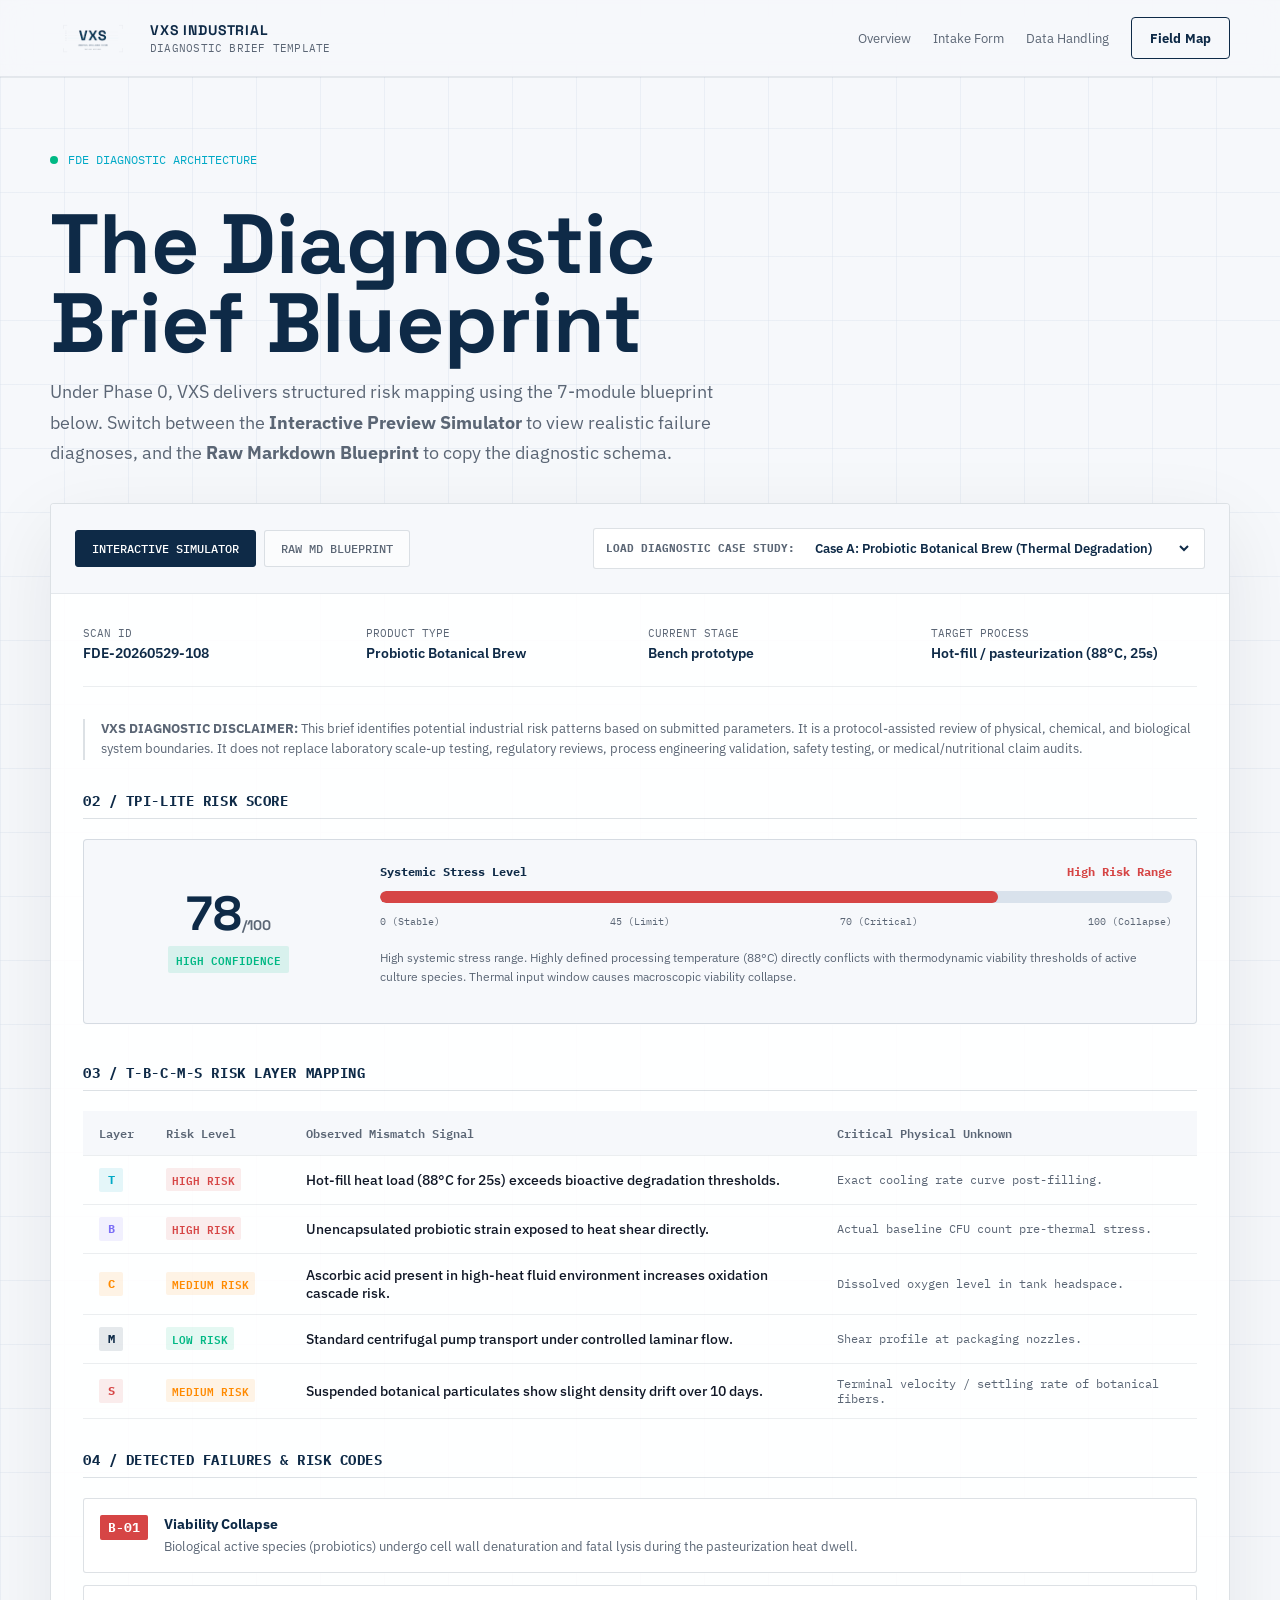
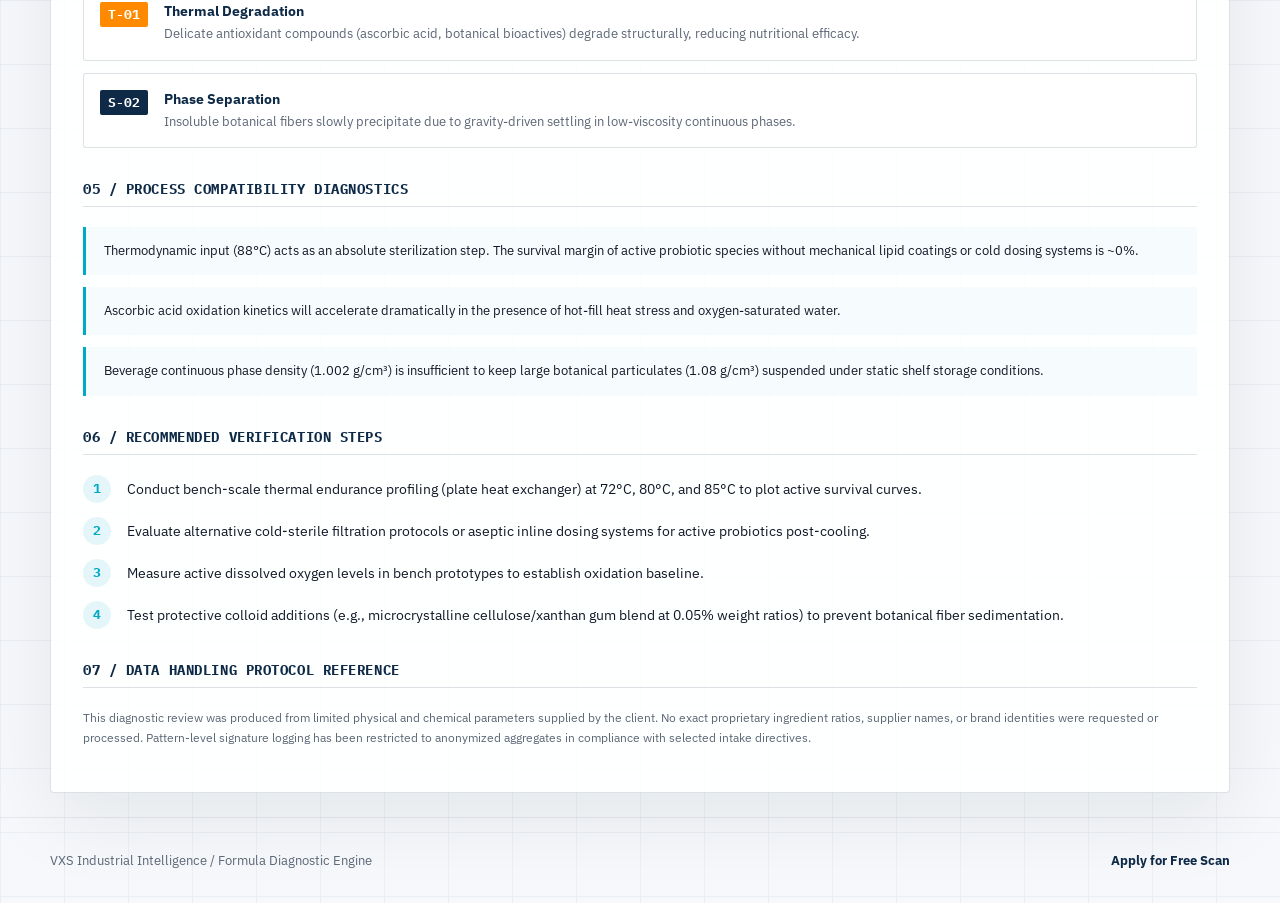
==== commit 5a1a40d8: "Unify FDE logo with VXS brand mark" ====
--- a/brief-template.html
+++ b/brief-template.html
@@ -445,7 +445,7 @@
   <header class="site-header">
     <div class="shell nav">
       <a class="brand" href="index.html" aria-label="VXS Industrial Intelligence">
-        <img class="brand-mark" src="assets/vxs_logo_mark_v2.1_transparent.png" alt="VXS">
+        <img class="brand-mark" src="assets/vxs_logo_mark_v2.3_transparent.png" alt="VXS">
         <span class="brand-text">
           <span class="brand-name">VXS INDUSTRIAL</span>
           <span class="brand-system">DIAGNOSTIC BRIEF TEMPLATE</span>
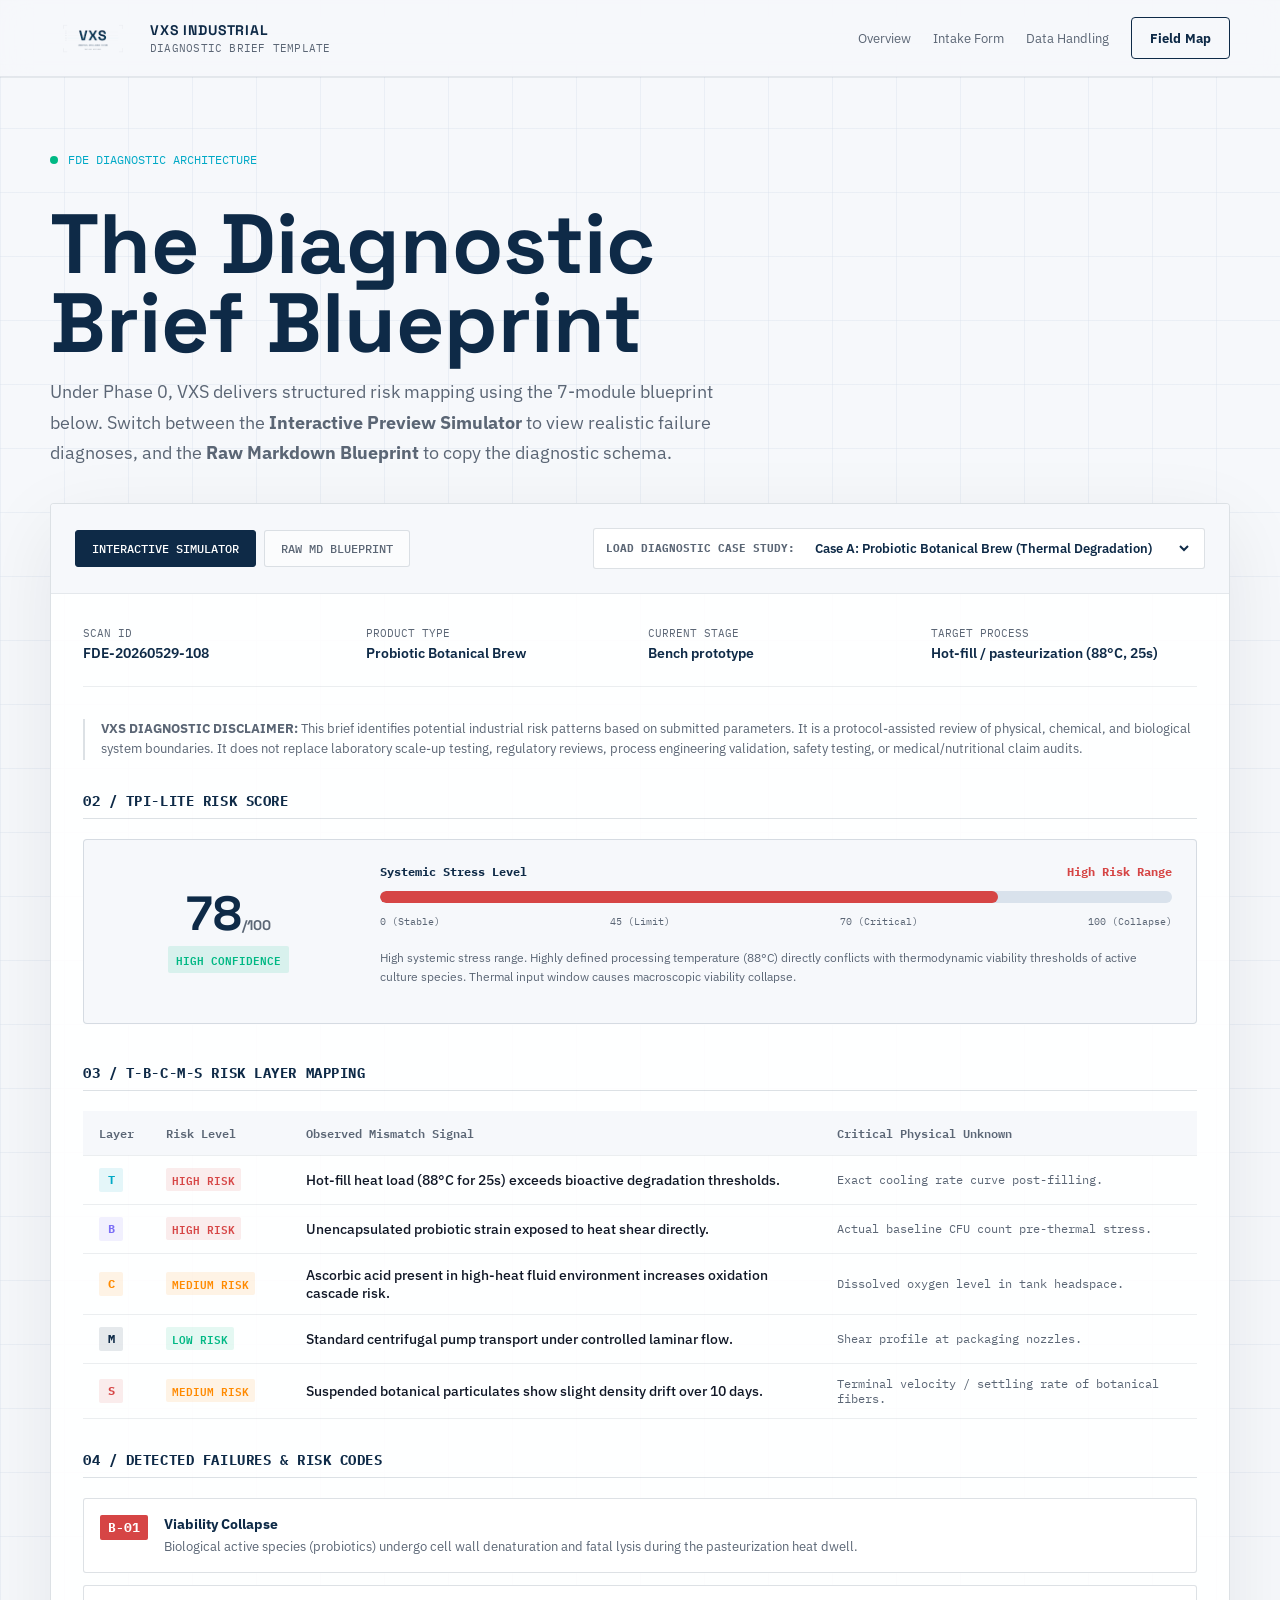
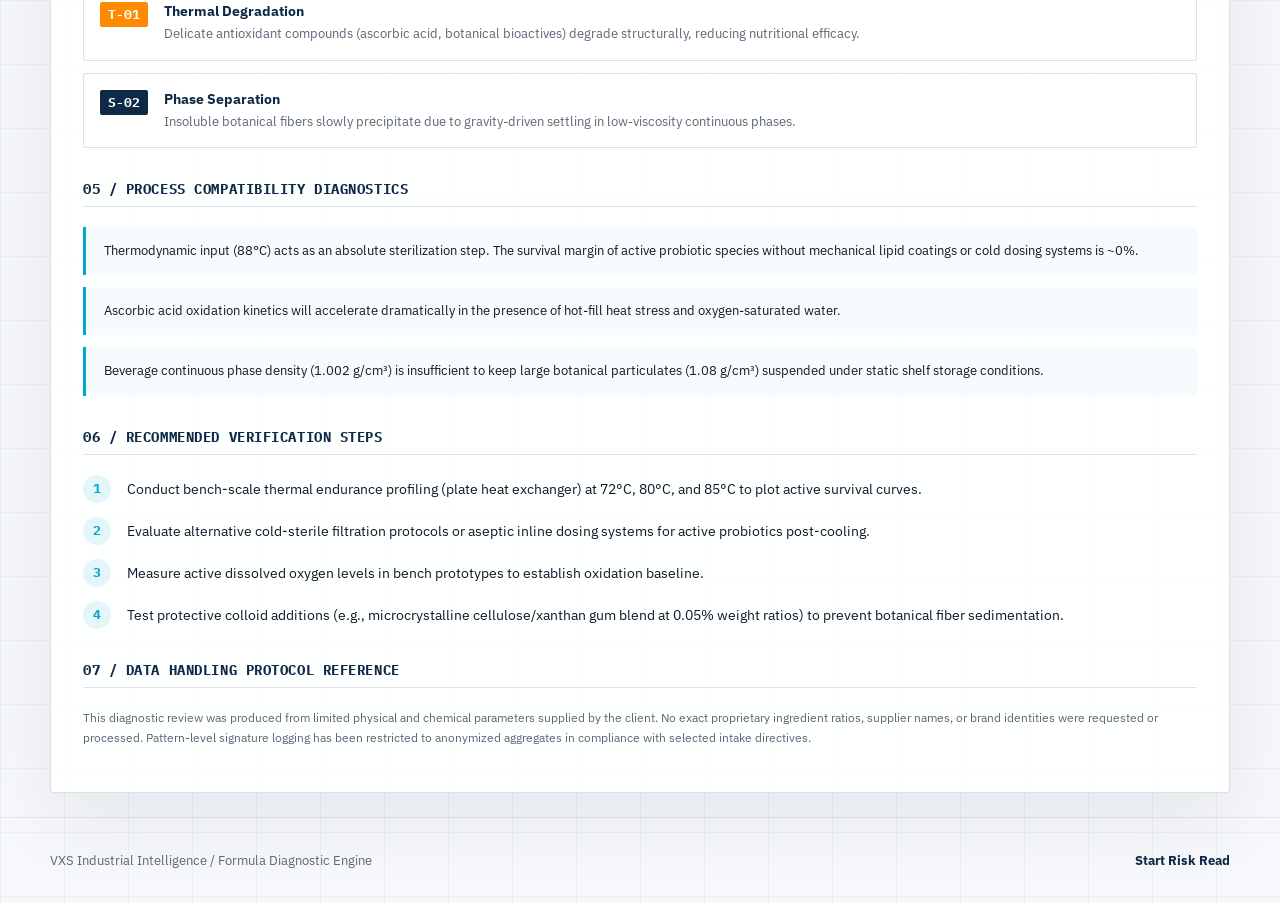
==== commit 590c4815: "Align FDE intake language" ====
--- a/brief-template.html
+++ b/brief-template.html
@@ -696,7 +696,7 @@
   <footer class="site-footer">
     <div class="shell footer-grid">
       <span>VXS Industrial Intelligence / Formula Diagnostic Engine</span>
-      <a href="intake.html" style="font-weight: bold; color: var(--system-navy);">Apply for Free Scan</a>
+      <a href="intake.html" style="font-weight: bold; color: var(--system-navy);">Start Risk Read</a>
     </div>
   </footer>
 
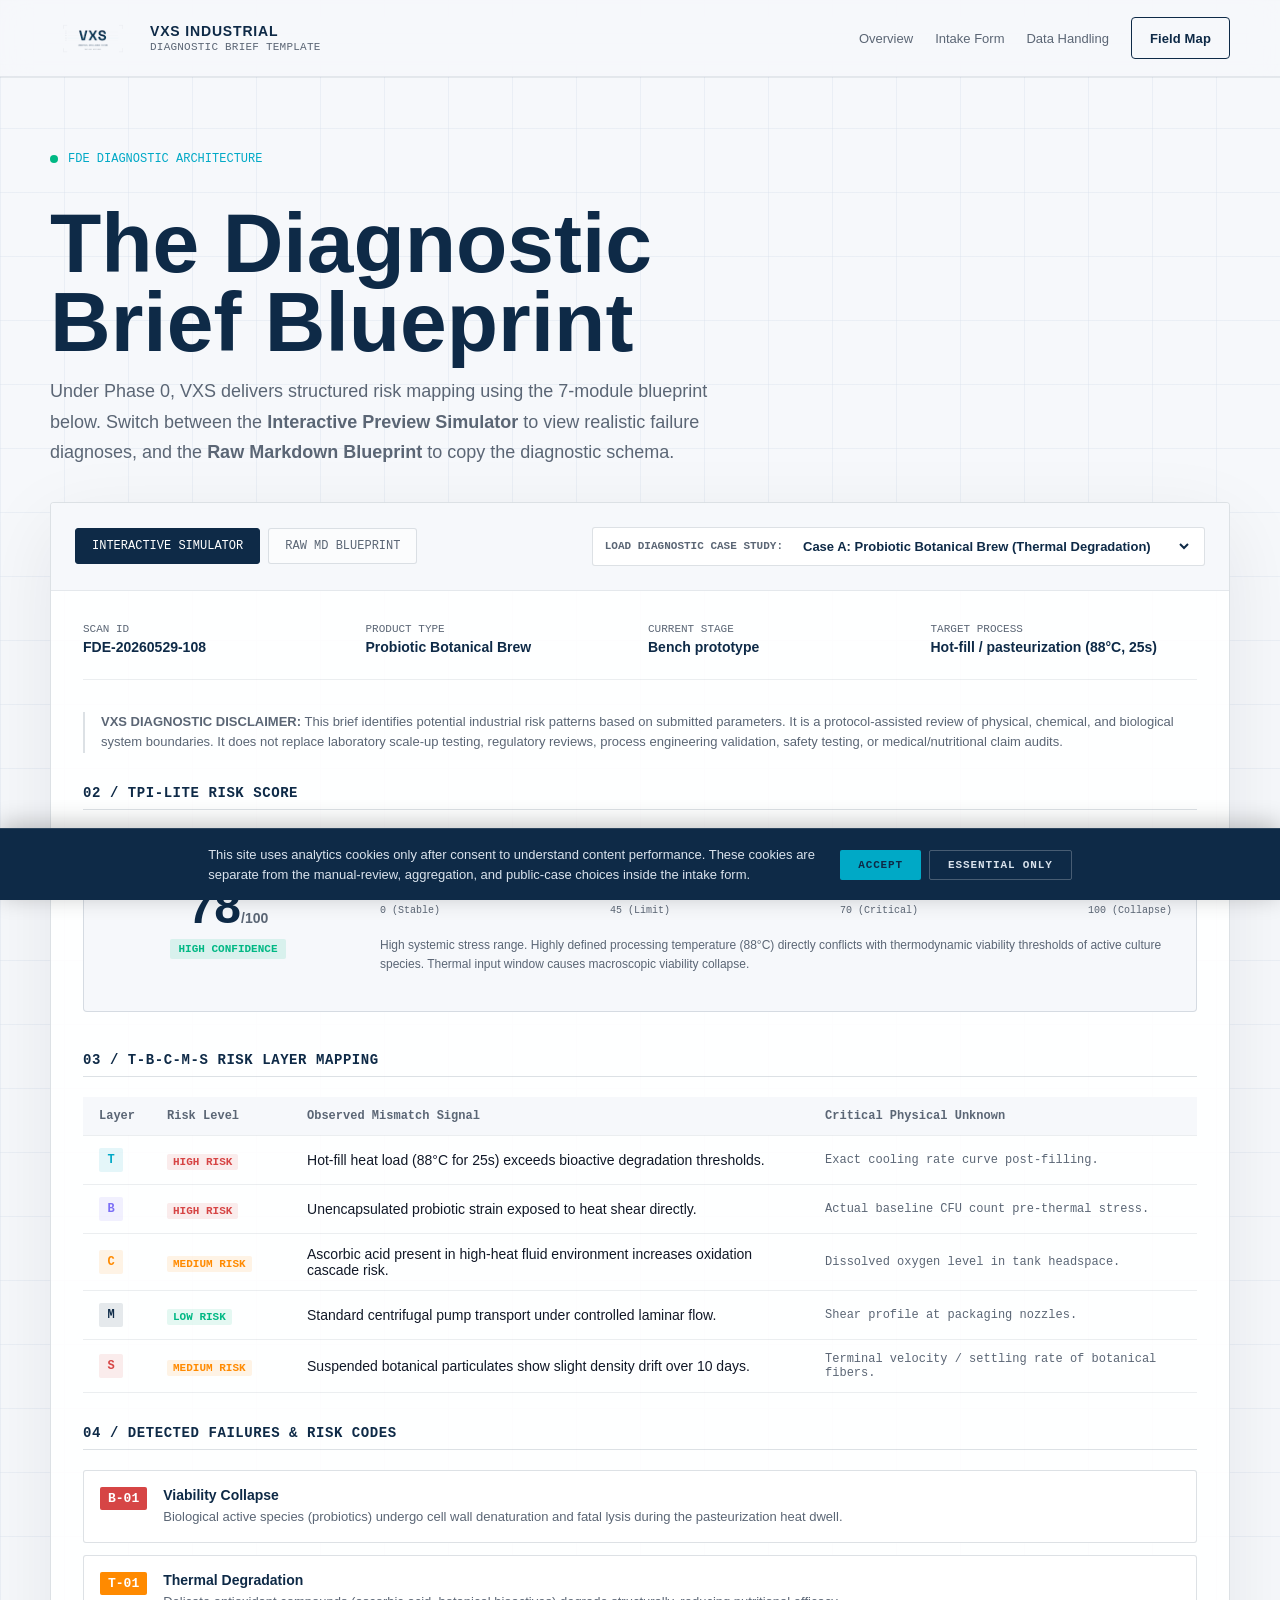
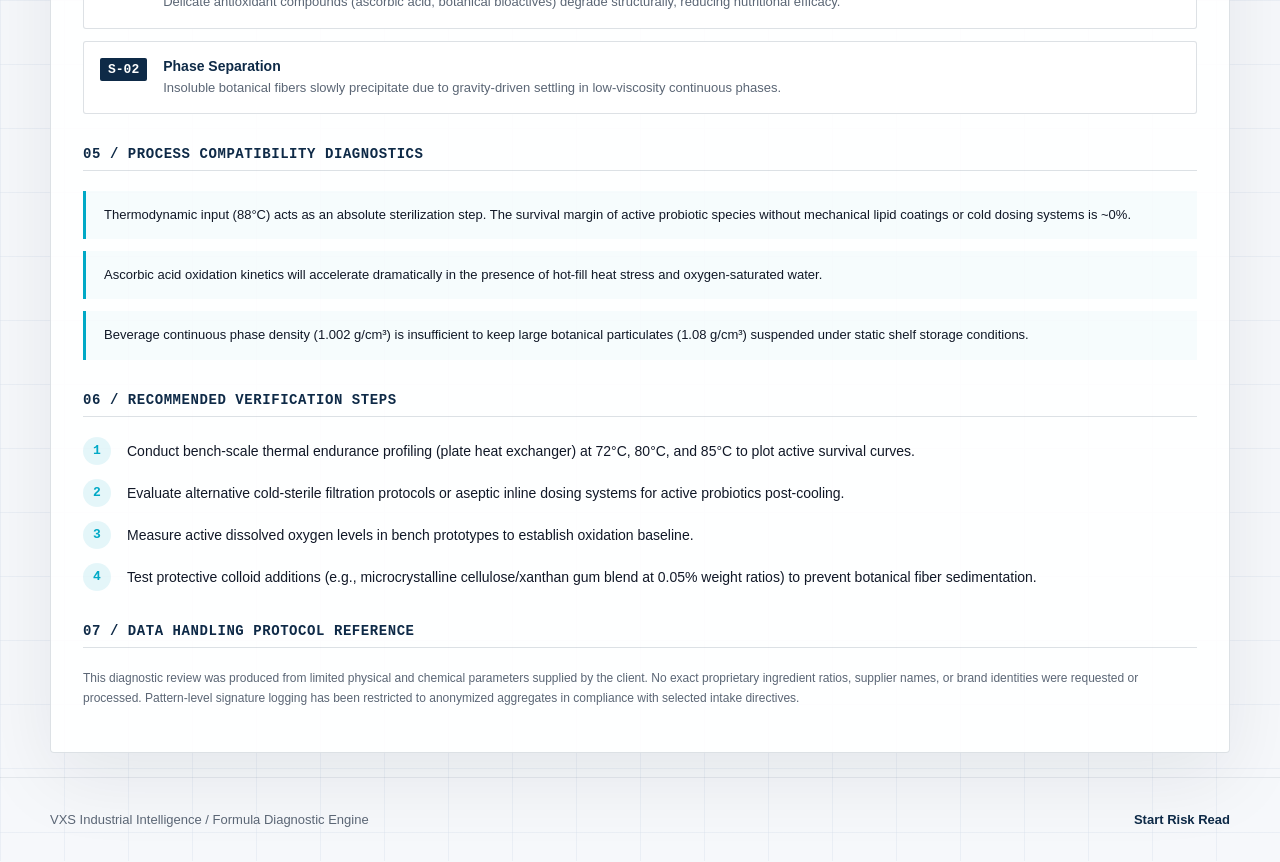
==== commit 522b5c0e: "feat: align consent-gated analytics and privacy copy" ====
--- a/brief-template.html
+++ b/brief-template.html
@@ -5,10 +5,8 @@
   <meta name="viewport" content="width=device-width, initial-scale=1.0">
   <title>Diagnostic Brief Template | VXS Industrial Intelligence</title>
   <meta name="description" content="View the structured risk-mapping format used in the VXS Formula Diagnostic Engine.">
-  <link rel="preconnect" href="https://fonts.googleapis.com">
-  <link rel="preconnect" href="https://fonts.gstatic.com" crossorigin>
-  <link href="https://fonts.googleapis.com/css2?family=IBM+Plex+Mono:wght@400;500;600;700&family=IBM+Plex+Sans:wght@400;500;600;700&family=Space+Grotesk:wght@600;700&display=swap" rel="stylesheet">
   <link rel="stylesheet" href="styles.css">
+  <script src="gdpr.js" defer></script>
   <style>
     /* Dashboard-specific styling to maintain Sterile Industrial Intelligence aesthetic */
     .dashboard-container {
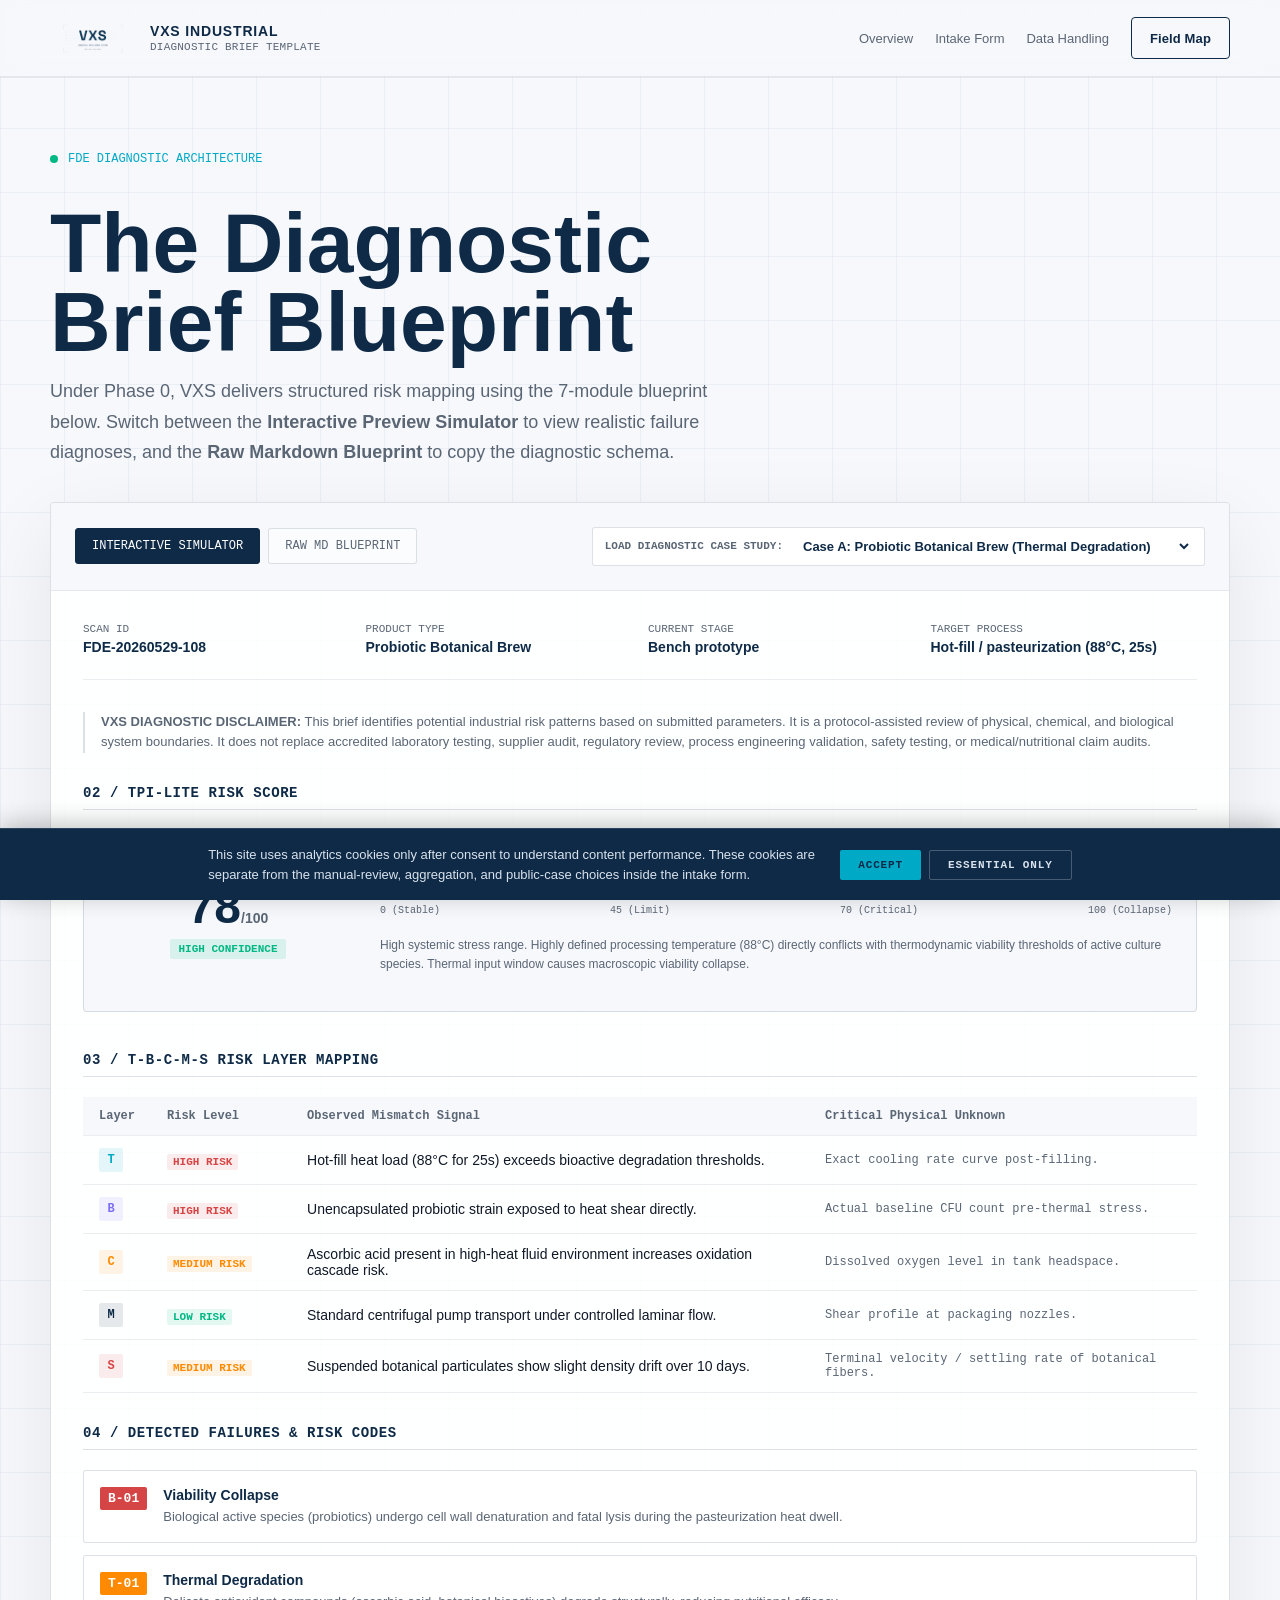
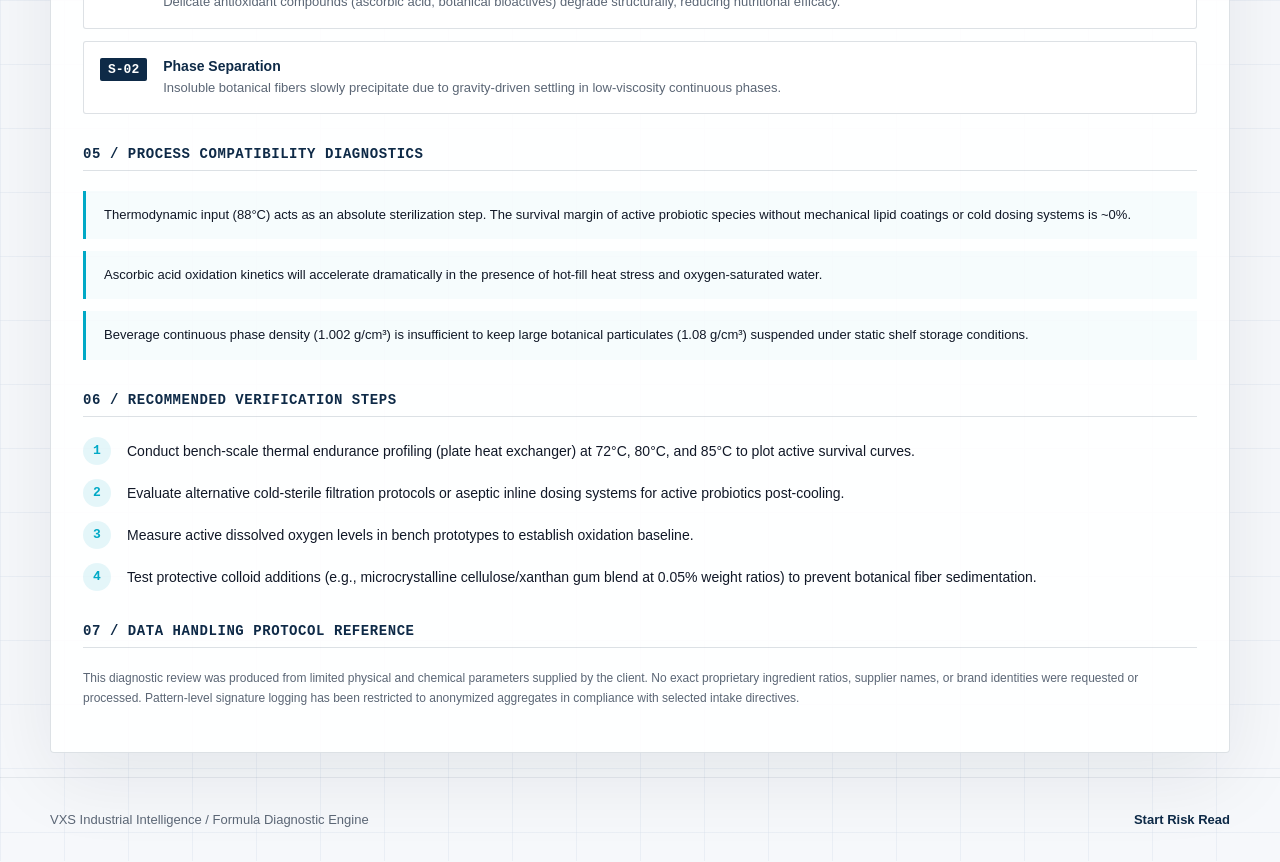
==== commit f263ae56: "feat: clarify chemical diagnostic scope" ====
--- a/brief-template.html
+++ b/brief-template.html
@@ -5,6 +5,28 @@
   <meta name="viewport" content="width=device-width, initial-scale=1.0">
   <title>Diagnostic Brief Template | VXS Industrial Intelligence</title>
   <meta name="description" content="View the structured risk-mapping format used in the VXS Formula Diagnostic Engine.">
+  <meta name="robots" content="noindex,follow">
+  <link rel="canonical" href="https://fde.vxs.systems/brief-template.html">
+  <meta property="og:type" content="website">
+  <meta property="og:title" content="Diagnostic Brief Template | VXS Industrial Intelligence">
+  <meta property="og:description" content="View the structured risk-mapping format used in the VXS Formula Diagnostic Engine.">
+  <meta property="og:url" content="https://fde.vxs.systems/brief-template.html">
+  <meta property="og:site_name" content="VXS Industrial Intelligence">
+  <meta property="og:image" content="https://fde.vxs.systems/assets/vxs_logo_mark_v2.3_transparent.png">
+  <meta name="twitter:card" content="summary_large_image">
+  <meta name="twitter:title" content="Diagnostic Brief Template | VXS Industrial Intelligence">
+  <meta name="twitter:description" content="View the structured risk-mapping format used in the VXS Formula Diagnostic Engine.">
+  <meta name="twitter:image" content="https://fde.vxs.systems/assets/vxs_logo_mark_v2.3_transparent.png">
+  <meta name="twitter:image:alt" content="VXS Industrial Intelligence logo">
+  <script type="application/ld+json">
+  {
+    "@context": "https://schema.org",
+    "@type": "WebPage",
+    "name": "Diagnostic Brief Template",
+    "url": "https://fde.vxs.systems/brief-template.html",
+    "isPartOf": { "@id": "https://fde.vxs.systems/#website" }
+  }
+  </script>
   <link rel="stylesheet" href="styles.css">
   <script src="gdpr.js" defer></script>
   <style>
@@ -510,7 +532,7 @@
 
               <!-- Disclaimer -->
               <div class="disclaimer-box">
-                <strong>VXS DIAGNOSTIC DISCLAIMER:</strong> This brief identifies potential industrial risk patterns based on submitted parameters. It is a protocol-assisted review of physical, chemical, and biological system boundaries. It does not replace laboratory scale-up testing, regulatory reviews, process engineering validation, safety testing, or medical/nutritional claim audits.
+                <strong>VXS DIAGNOSTIC DISCLAIMER:</strong> This brief identifies potential industrial risk patterns based on submitted parameters. It is a protocol-assisted review of physical, chemical, and biological system boundaries. It does not replace accredited laboratory testing, supplier audit, regulatory review, process engineering validation, safety testing, or medical/nutritional claim audits.
               </div>
 
               <!-- Section 02 / TPI-Lite Risk Score -->
